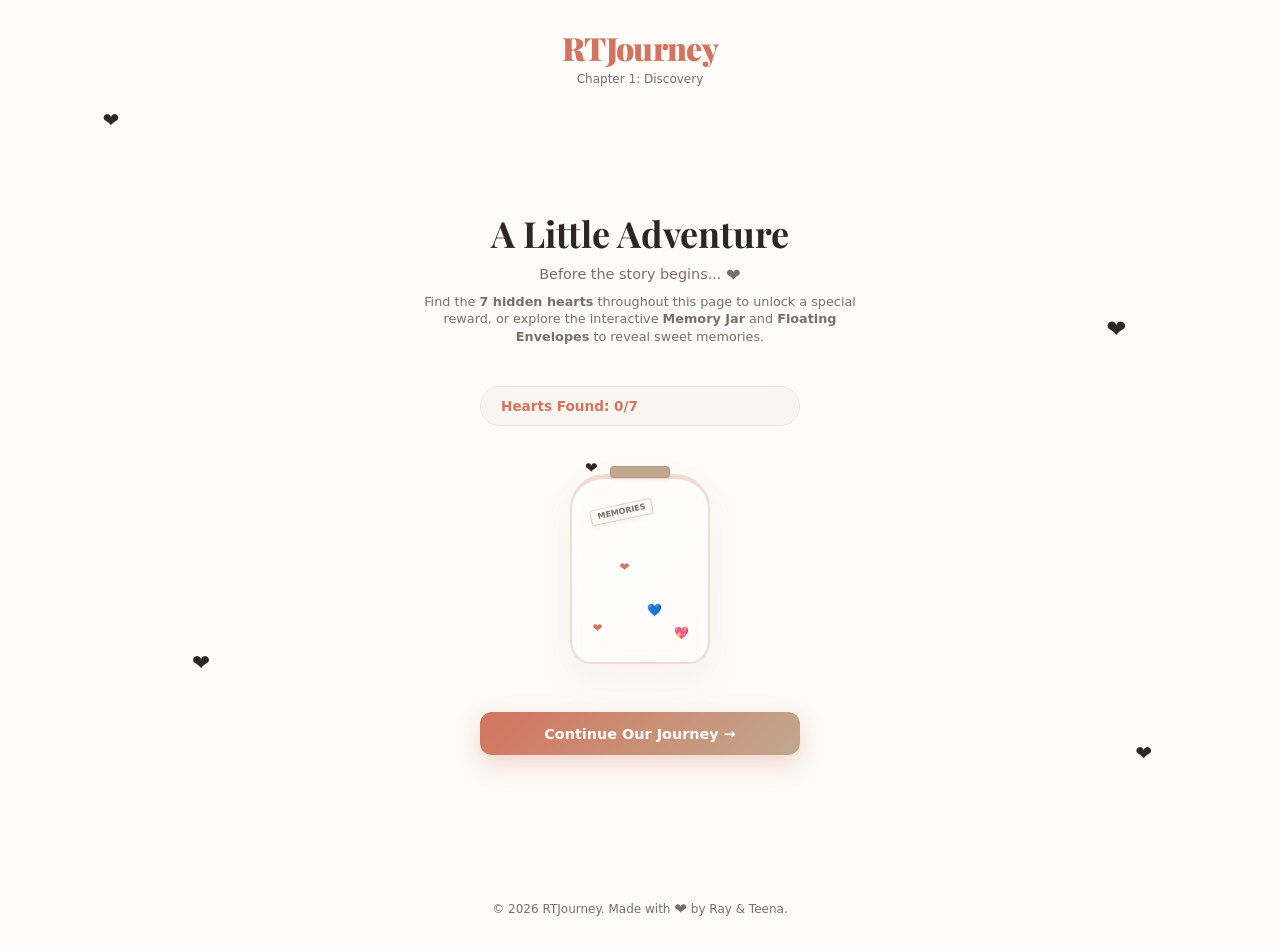
==== index.html @ 9b50cc60 "another test" ====
<!DOCTYPE html>
<html lang="en">
<head>
  <meta charset="UTF-8">
  <meta name="viewport" content="width=device-width, initial-scale=1.0">
  <title>RTJourney - Chapter 1: Discovery</title>
  <link rel="stylesheet" href="style.css">
</head>
<body style="overflow-x: hidden;">

  <!-- Page Transition Overlay -->
  <div id="transition-overlay" class="transition-overlay"></div>

  <!-- Interactive Notes Popup Modal (Scroll note) -->
  <div id="jar-scroll-note" class="jar-scroll-note">
    <h4 id="note-title">A Sweet Secret</h4>
    <p id="note-text">Note details...</p>
    <button id="note-close-btn">Close</button>
  </div>

  <!-- Hidden Hearts Spaced out across the screen -->
  <div id="heart-2" class="hidden-heart" style="top: 12%; left: 8%; font-size: 1.25rem;" title="Found me! 💖">❤️</div>
  <div id="heart-4" class="hidden-heart" style="top: 35%; right: 12%; font-size: 1.5rem;" title="Found me! 💖">❤️</div>
  <div id="heart-5" class="hidden-heart" style="bottom: 25%; left: 15%; font-size: 1.35rem;" title="Found me! 💖">❤️</div>
  <div id="heart-7" class="hidden-heart" style="bottom: 15%; right: 10%; font-size: 1.25rem;" title="Found me! 💖">❤️</div>

  <!-- Navigation Header (Simple styled header for landing) -->
  <header class="sticky-nav" style="background: transparent; border: none; height: 6rem;">
    <div class="nav-content max-w-6xl" style="padding-top: 1rem; justify-content: center;">
      <div class="nav-title-group" style="text-align: center;">
        <h1 style="color: var(--primary); text-shadow: none; font-size: 2rem;">RTJourney</h1>
        <p style="color: var(--muted-foreground); text-shadow: none;">Chapter 1: Discovery</p>
      </div>
    </div>
  </header>

  <!-- Spawner Container for floating envelopes -->
  <div id="envelope-spawner" style="position: absolute; inset: 0; pointer-events: none; z-index: 1;"></div>

  <main class="welcome-container max-w-6xl">
    <!-- Welcome info card -->
    <div class="welcome-title-group">
      <h2>A Little Adventure</h2>
      <p style="margin-bottom: 0.5rem;">Before the story begins... <span id="heart-1" class="hidden-heart" style="position: relative; display: inline-block; animation: none; font-size: 1.1rem; cursor: pointer; vertical-align: middle;" title="Found me! 💖">❤️</span></p>
      <p style="font-size: 0.8rem; max-width: 440px; margin: 0 auto; line-height: 1.4;">
        Find the <strong>7 hidden hearts</strong> throughout this page to unlock a special reward, or explore the interactive <strong>Memory Jar</strong> and <strong>Floating Envelopes</strong> to reveal sweet memories.
      </p>
    </div>

    <!-- Progress Tracker Panel -->
    <div class="progress-bar-container">
      <div id="progress-bar-fill" class="progress-bar-fill"></div>
      <span id="progress-text">Hearts Found: 0/7</span>
    </div>

    <!-- Interactive Memory Jar -->
    <div class="memory-jar-container" id="memory-jar-trigger" title="Click me for a sweet memory! 🍯">
      <!-- Hidden heart 3 placed behind jar collar -->
      <div id="heart-3" class="hidden-heart" style="top: -15px; left: 15px; font-size: 0.95rem; z-index: 6; animation-delay: 0.5s;" title="Found me! 💖">❤️</div>
      <div class="jar-lid"></div>
      <div class="jar-tag">MEMORIES</div>
      <div class="memory-jar">
        <div class="jar-heart" style="left: 15%; bottom: 15%; animation-delay: 0.2s;">❤️</div>
        <div class="jar-heart" style="left: 55%; bottom: 25%; animation-delay: 0.8s;">💙</div>
        <div class="jar-heart" style="left: 75%; bottom: 12%; animation-delay: 1.4s;">💖</div>
        <div class="jar-heart" style="left: 35%; bottom: 48%; animation-delay: 1.9s;">❤️</div>
      </div>
    </div>

    <!-- Unlocked Gate Reward Card (hidden by default) -->
    <div id="unlock-reward" class="love-banner" style="display: none; margin-top: 0.5rem; z-index: 10; width: 100%; max-width: 440px;">
      <div class="love-banner-card glow-hover" style="border: 2px solid var(--primary); background: #fffdf9; padding: 1.25rem;">
        <p class="quote text-gradient" style="font-size: 1.15rem; margin-bottom: 0.25rem;">🎉 Discovery Complete! 🔑</p>
        <p class="desc" style="font-size: 0.75rem; color: var(--muted-foreground); margin-bottom: 0.5rem; font-style: normal; line-height: 1.4;">
          You've discovered all 7 hearts! You've unlocked the keys to my heart. Let's move to the next chapter.
        </p>
      </div>
    </div>

    <!-- Continue Buttons -->
    <div style="z-index: 10; display: flex; flex-direction: column; align-items: center; width: 100%; max-width: 320px;">
      <a href="gateway.html" id="btn-continue-journey" class="btn-enter-story" style="text-decoration: none; display: block; text-align: center;">
        Continue Our Journey →
      </a>
    </div>
  </main>

  <footer style="text-align: center; padding: 2rem 0; font-size: 0.75rem; color: var(--muted-foreground); position: relative; z-index: 10;">
    <p>© 2026 RTJourney. Made with <span id="heart-6" class="hidden-heart" style="position: relative; display: inline-block; animation: none; font-size: 0.95rem; cursor: pointer; vertical-align: middle;" title="Found me! 💖">❤️</span> by Ray & Teena.</p>
  </footer>

  <script src="index.js"></script>
</body>
</html>
---- style.css ----
@import url('https://fonts.googleapis.com/css2?family=Outfit:wght@300;400;500;600;700&family=Playfair+Display:ital,wght@0,400;0,500;0,600;0,700;1,400;1,600&display=swap');

:root {
  --background: #fdfcf9;
  --foreground: #2d2624;
  --card: #ffffff;
  --card-foreground: #2d2624;
  --primary: #d4745f;
  --primary-light: #e8a898;
  --primary-rgb: 212, 116, 95;
  --accent: #c1a88d;
  --accent-light: #e5d5c8;
  --border: #f0e6e1;
  --muted-foreground: #7a6e6a;
  --shadow-sm: 0 2px 8px rgba(212, 116, 95, 0.04);
  --shadow-md: 0 10px 30px rgba(212, 116, 95, 0.06);
  --shadow-lg: 0 20px 40px rgba(212, 116, 95, 0.1);
  --radius: 1rem;
}

/* Base resets */
* {
  box-sizing: border-box;
  margin: 0;
  padding: 0;
}

html {
  font-family: 'Outfit', sans-serif;
  background-color: var(--background);
  color: var(--foreground);
  scroll-behavior: smooth;
}

body {
  min-height: 100vh;
  display: flex;
  flex-direction: column;
}

/* Typography utilities */
h1, h2, h3, .font-heading {
  font-family: 'Playfair Display', Georgia, serif;
}

.text-gradient {
  background: linear-gradient(135deg, var(--primary), var(--accent));
  -webkit-background-clip: text;
  -webkit-text-fill-color: transparent;
  background-clip: text;
}

/* Global helper classes */
.max-w-6xl {
  max-width: 1150px;
  margin: 0 auto;
  width: 100%;
}

.glow-hover {
  transition: all 0.3s ease;
}

.glow-hover:hover {
  box-shadow: 0 10px 30px rgba(var(--primary-rgb), 0.15);
  transform: translateY(-4px);
}

.heart-pulse {
  animation: heartPulse 1.5s ease-in-out infinite;
  display: inline-block;
}

@keyframes heartPulse {
  0%, 100% { transform: scale(1); }
  50% { transform: scale(1.15); }
}

/* Header Navbar Styles */
header.sticky-nav {
  position: sticky;
  top: 0;
  z-index: 50;
  border-bottom: 1px solid var(--border);
  overflow: hidden;
  height: 8rem;
  width: 100%;
  background-color: #000;
}

header.sticky-nav .nav-bg-wrapper {
  position: relative;
  width: 100%;
  height: 100%;
}

header.sticky-nav img.nav-bg-img {
  width: 100%;
  height: 100%;
  object-fit: cover;
  transition: all 0.3s ease;
  filter: brightness(0.75);
}

/* Dark overlay: fully clear by default, dims and blurs on hover */
header.sticky-nav .nav-overlay {
  position: absolute;
  inset: 0;
  background-color: rgba(0, 0, 0, 0.4);
  backdrop-filter: blur(2px);
  -webkit-backdrop-filter: blur(2px);
  transition: all 0.3s ease;
  z-index: 1;
}

header.sticky-nav .nav-content {
  position: absolute;
  inset: 0;
  z-index: 2;
  padding: 0 1.5rem;
  display: flex;
  align-items: center;
  justify-content: center;
}

header.sticky-nav .nav-title-group {
  position: absolute;
  left: 50%;
  transform: translateX(-50%);
  text-align: center;
}

header.sticky-nav .nav-title-group h1 {
  font-size: clamp(2.5rem, 5vw, 4rem);
  font-weight: 900;
  color: #ffffff;
  text-shadow: 0 3px 8px rgba(0,0,0,0.6);
  letter-spacing: -0.02em;
}

header.sticky-nav .nav-title-group p {
  font-size: 0.75rem;
  color: rgba(255, 255, 255, 0.9);
  text-shadow: 0 1px 2px rgba(0,0,0,0.5);
  margin-top: 0.2rem;
}

header.sticky-nav nav.nav-links {
  display: none;
  gap: 1.5rem;
}

header.sticky-nav nav.nav-links a {
  font-size: 0.8rem;
  font-weight: 500;
  color: #ffffff;
  text-shadow: 0 1px 2px rgba(0,0,0,0.5);
  text-decoration: none;
  transition: color 0.2s ease;
}

header.sticky-nav nav.nav-links a:hover {
  color: var(--primary-light);
}

header.sticky-nav .nav-heart {
  font-size: 1.25rem;
  cursor: pointer;
  transition: transform 0.2s ease;
  user-select: none;
  position: absolute;
  right: 1.5rem;
}

header.sticky-nav .nav-heart:hover {
  transform: scale(1.25);
}

/* Hero Section */
.hero-sec {
  position: relative;
  overflow: hidden;
  padding: 5rem 1.5rem;
}

.hero-bg-1 {
  position: absolute;
  top: 2.5rem;
  left: 2.5rem;
  width: 18rem;
  height: 18rem;
  background-color: rgba(212, 116, 95, 0.08);
  border-radius: 9999px;
  filter: blur(48px);
  pointer-events: none;
}

.hero-bg-2 {
  position: absolute;
  bottom: 2.5rem;
  right: 2.5rem;
  width: 24rem;
  height: 24rem;
  background-color: rgba(193, 168, 141, 0.08);
  border-radius: 9999px;
  filter: blur(64px);
  pointer-events: none;
}

.hero-grid {
  position: relative;
  display: grid;
  gap: 3rem;
  grid-template-columns: 1fr;
  align-items: center;
}

@media (min-width: 768px) {
  .hero-grid {
    grid-template-columns: 1fr 1fr;
  }
}

.hero-text-side {
  display: flex;
  flex-direction: column;
  gap: 1.5rem;
}

.hero-title-group h2 {
  font-size: 1.85rem;
  font-weight: 700;
  line-height: 1.15;
  margin-bottom: 0.75rem;
  white-space: nowrap;
  overflow-wrap: normal;
}

@media (min-width: 768px) {
  .hero-title-group h2 {
    font-size: 2.2rem;
  }
}

.hero-title-group p {
  font-size: 0.9rem;
  color: var(--muted-foreground);
}

.hero-cards-stack {
  display: flex;
  flex-direction: row;
  gap: 0.5rem;
  align-items: center;
  justify-content: center;
  background: linear-gradient(180deg, rgba(255,255,255,0.9), var(--card));
  border-radius: 9999px;
  padding: 0.6rem;
  width: max-content;
  height: auto;
  box-shadow: var(--shadow-lg);
  border: 1px solid var(--border);
  margin-top: 1rem;
  transition: transform 0.28s ease, box-shadow 0.28s ease;
}

.hero-cards-stack:hover {
  transform: translateY(-4px);
  box-shadow: 0 24px 42px rgba(212, 116, 95, 0.1);
}

/* Make two identical circular badges sit close together and allow wrapped text */
.hero-cards-stack .card-accent-border {
  width: 6.25rem;
  height: 6.25rem;
  padding: 0.6rem;
  border-radius: 50%;
  display: flex;
  flex-direction: column;
  align-items: center;
  justify-content: center;
  text-align: center;
  background: linear-gradient(180deg, rgba(255,255,255,0.6), rgba(245,240,238,0.6));
  border: 1px solid rgba(0,0,0,0.03);
  box-shadow: var(--shadow-sm);
  white-space: normal;
  overflow-wrap: break-word;
  word-break: break-word;
}

.hero-cards-stack .card-accent-border .card-bold {
  font-size: 0.95rem;
  line-height: 1.05;
}

.hero-cards-stack .card-accent-border .card-muted {
  font-size: 0.68rem;
  margin-top: 0.25rem;
}

@media (min-width: 768px) {
  .hero-cards-stack {
    gap: 0.6rem;
    padding: 0.75rem;
  }
  .hero-cards-stack .card-accent-border {
    width: 7rem;
    height: 7rem;
  }
}

.card-accent-border {
  background: var(--card);
  border: 1px solid var(--border);
  border-radius: var(--radius);
  padding: 1.25rem;
}

.card-accent-border p.card-bold {
  font-size: 0.9rem;
  font-weight: 600;
  margin-bottom: 0.25rem;
}

.card-accent-border p.card-muted {
  font-size: 0.75rem;
  color: var(--muted-foreground);
}

.hero-interactive-card {
  cursor: pointer;
  transition: all 0.3s ease;
}

.hero-interactive-card:hover {
  transform: scale(1.02);
}

.hero-interactive-card:active {
  transform: scale(0.98);
}

.hero-interactive-card .card-bold {
  font-size: 1.5rem !important;
}

.hero-img-side {
  position: relative;
  height: 20rem;
  min-height: 20rem;
  margin-top: 2.5rem;
}

@media (min-width: 768px) {
  .hero-img-side {
    height: 100%;
    min-height: 25rem;
    margin-top: 3rem;
  }
}

.hero-img-wrapper {
  position: absolute;
  inset: 0;
  border-radius: 50%;
  overflow: hidden;
  box-shadow: var(--shadow-md);
  transition: transform 0.45s ease;
}

@media (min-width: 768px) {
  .hero-img-wrapper {
    transform: translateX(8%);
  }
}

.hero-img-wrapper img {
  width: 100%;
  height: 100%;
  object-fit: cover;
  border-radius: 50%;
}

.hero-img-border {
  position: absolute;
  top: -0.9rem;
  left: -0.9rem;
  width: calc(100% + 1.8rem);
  height: calc(100% + 1.8rem);
  border: 2px solid var(--primary);
  border-radius: 50%;
  pointer-events: none;
  z-index: -1;
  transition: transform 0.45s ease;
}

@media (min-width: 768px) {
  .hero-img-border {
    transform: translateX(8%);
  }
}

/* Timeline Section */
.timeline-sec {
  padding: 5rem 1.5rem;
  background-color: rgba(212, 116, 95, 0.02);
}

.section-header {
  text-align: center;
  margin-bottom: 3.5rem;
}

.section-header h2 {
  font-size: 1.75rem;
  font-weight: 700;
  margin-bottom: 0.75rem;
}

@media (min-width: 768px) {
  .section-header h2 {
    font-size: 2.25rem;
  }
}

.section-header p {
  font-size: 0.9rem;
  color: var(--muted-foreground);
}

/* Desktop Timeline Layout */
.timeline-desktop {
  display: none;
  position: relative;
}

@media (min-width: 768px) {
  .timeline-desktop {
    display: block;
  }
}

.timeline-row {
  display: flex;
  margin-bottom: 3rem;
  position: relative;
}

.timeline-row.reverse {
  flex-direction: row-reverse;
}

.timeline-card-col {
  width: 50%;
  padding-right: 2rem;
  display: flex;
  align-items: center;
}

.timeline-row.reverse .timeline-card-col {
  padding-right: 0;
  padding-left: 2rem;
}

.timeline-card {
  background: var(--card);
  border: 1px solid var(--border);
  border-radius: var(--radius);
  padding: 1.5rem;
  width: 100%;
}

.timeline-card .icon {
  font-size: 1.5rem;
  margin-bottom: 0.5rem;
}

.day-badge {
  display: inline-block;
  background-color: rgba(212, 116, 95, 0.1);
  color: var(--primary);
  padding: 0.25rem 0.75rem;
  border-radius: 9999px;
  font-size: 0.75rem;
  font-weight: 600;
  margin-bottom: 0.5rem;
}

.timeline-card h3 {
  font-size: 1.15rem;
  font-weight: 700;
  margin-bottom: 0.25rem;
  font-style: italic;
}

.timeline-card .date {
  font-size: 0.75rem;
  color: var(--muted-foreground);
  margin-bottom: 0.5rem;
}

.timeline-card .desc {
  font-size: 0.8rem;
  line-height: 1.4;
  margin-bottom: 1rem;
}

.btn-proposal {
  width: 100%;
  background: linear-gradient(135deg, var(--primary), var(--accent));
  color: #ffffff;
  border: none;
  font-size: 0.75rem;
  font-weight: 600;
  padding: 0.6rem 1rem;
  border-radius: 0.5rem;
  cursor: pointer;
  transition: all 0.2s ease;
}

.btn-proposal:hover {
  box-shadow: 0 4px 12px rgba(var(--primary-rgb), 0.3);
  transform: scale(1.03);
}

.timeline-dot-col {
  width: 0;
  display: flex;
  justify-content: center;
  align-items: center;
  position: relative;
}

/* Timeline Emojis Connector segments */
.timeline-dot-col .connector-half {
  position: absolute;
  width: 1rem;
  display: flex;
  flex-direction: column;
  justify-content: space-around;
  align-items: center;
  pointer-events: none;
  z-index: 0;
}

.timeline-dot-col .connector-top {
  top: -24px;
  bottom: 20px;
}

.timeline-dot-col .connector-bottom {
  top: 20px;
  bottom: -24px;
}

.timeline-dot-col .connector-half span {
  font-size: 10px;
  opacity: 0.75;
  animation: heartPulse 1.5s ease-in-out infinite;
}

.timeline-dot-col .main-heart-dot {
  font-size: 1.5rem;
  z-index: 10;
  background-color: rgba(253, 252, 249, 0.95);
  padding: 0.25rem;
  border-radius: 9999px;
  border: 1px solid rgba(var(--primary-rgb), 0.15);
  user-select: none;
  box-shadow: var(--shadow-sm);
  display: flex;
  align-items: center;
  justify-content: center;
}

.timeline-space-col {
  width: 50%;
}

/* Mobile Timeline Layout */
.timeline-mobile {
  display: flex;
  flex-direction: column;
  gap: 1rem;
}

@media (min-width: 768px) {
  .timeline-mobile {
    display: none;
  }
}

.mobile-tabs {
  display: flex;
  gap: 0.5rem;
  overflow-x: auto;
  padding-bottom: 0.75rem;
  scrollbar-width: none;
}

.mobile-tabs::-webkit-scrollbar {
  display: none;
}

.mobile-tab-btn {
  flex-shrink: 0;
  background-color: var(--card);
  border: 1px solid var(--border);
  color: var(--foreground);
  padding: 0.5rem 1rem;
  border-radius: 0.5rem;
  font-size: 0.75rem;
  font-weight: 500;
  cursor: pointer;
  transition: all 0.2s ease;
}

.mobile-tab-btn.active {
  background-color: var(--primary);
  color: #ffffff;
  border-color: var(--primary);
}

/* Testimonials Section */
.testimonials-sec {
  padding: 5rem 1.5rem;
}

.testimonials-grid {
  display: none;
  grid-template-columns: repeat(auto-fit, minmax(20rem, 1fr));
  gap: 2rem;
  justify-items: center;
  align-items: start;
}

@media (min-width: 768px) {
  .testimonials-grid {
    display: grid;
  }
}

.testimonial-card {
  position: relative;
  border: 1px solid rgba(255,255,255,0.16);
  border-radius: 50%;
  padding: 2.25rem 2rem;
  display: flex;
  flex-direction: column;
  justify-content: center;
  align-items: center;
  text-align: center;
  overflow: hidden;
  width: min(28rem, 100%);
  min-height: 30rem;
  max-width: 28rem;
  margin: 0 auto;
  box-shadow: 0 28px 70px rgba(0, 0, 0, 0.12);
  backdrop-filter: blur(10px);
  background-clip: padding-box;
  gap: 1.25rem;
}

.testimonial-card > div {
  width: 100%;
  max-width: 22rem;
  margin: 0 auto;
  display: flex;
  flex-direction: column;
  align-items: center;
  justify-content: center;
  gap: 1rem;
}

.traits-group {
  justify-content: center;
}

.btn-secret {
  width: 100%;
  max-width: 15rem;
  margin: 1.75rem auto 0;
  display: block;
  background: linear-gradient(135deg, var(--primary), var(--accent));
  color: #ffffff;
  border: none;
  font-size: 0.85rem;
  font-weight: 600;
  padding: 0.85rem 1rem;
  border-radius: 1rem;
  cursor: pointer;
  transition: all 0.2s ease;
}

.bg-ray-gradient {
  background: radial-gradient(circle at top left, rgba(212, 116, 95, 0.24), rgba(212, 116, 95, 0.08) 40%, transparent 68%),
              radial-gradient(circle at bottom right, rgba(255, 255, 255, 0.3), transparent 54%),
              var(--card-background, rgba(255, 255, 255, 0.05));
}

.bg-teena-gradient {
  background: radial-gradient(circle at top right, rgba(193, 168, 141, 0.18), rgba(193, 168, 141, 0.08) 45%, transparent 72%),
              radial-gradient(circle at bottom left, rgba(255, 255, 255, 0.2), transparent 50%),
              var(--card-background, rgba(255, 255, 255, 0.05));
}

.testimonial-card .quote-mark {
  position: absolute;
  top: -0.75rem;
  right: 1rem;
  font-size: 2.5rem;
  opacity: 0.15;
  color: var(--primary);
  font-family: serif;
}

.testimonial-profile {
  margin-bottom: 1rem;
  text-align: center;
}

.testimonial-profile .testimonial-avatar {
  width: 6.5rem;
  height: 6.5rem;
  display: block;
  margin: 0 auto 0.75rem;
  border-radius: 9999px;
  object-fit: cover;
  border: 2px solid rgba(255,255,255,0.45);
  box-shadow: 0 18px 38px rgba(0, 0, 0, 0.14);
  transition: transform 0.3s ease, box-shadow 0.3s ease;
}

.testimonial-profile .testimonial-avatar:hover {
  transform: translateY(8px) scale(1.08);
  box-shadow: 0 22px 40px rgba(0, 0, 0, 0.2);
}

.testimonial-profile .emoji {
  font-size: 2rem;
  margin-bottom: 0.5rem;
}

.testimonial-profile h3 {
  font-size: 1.15rem;
  font-weight: 700;
  color: var(--foreground);
}

.testimonial-profile .nick {
  font-size: 0.75rem;
  color: var(--muted-foreground);
  margin-bottom: 0.15rem;
}

.testimonial-profile .loc {
  font-size: 0.75rem;
  color: var(--muted-foreground);
}

.testimonial-card blockquote {
  display: none;
}

.testimonial-card .hidden-quote {
  display: none;
}

.traits-group {
  display: flex;
  flex-wrap: wrap;
  gap: 0.5rem;
  margin-bottom: 1.25rem;
}

.trait-tag {
  background-color: var(--card);
  border: 1px solid var(--border);
  font-size: 0.7rem;
  font-weight: 500;
  padding: 0.25rem 0.65rem;
  border-radius: 9999px;
  cursor: default;
  transition: all 0.2s ease;
}

.trait-tag:hover {
  background-color: var(--primary);
  color: #ffffff;
  border-color: var(--primary);
}

.btn-secret {
  width: 100%;
  max-width: 14rem;
  margin: 0 auto;
  display: block;
  background: linear-gradient(135deg, var(--primary), var(--accent));
  color: #ffffff;
  border: none;
  font-size: 0.75rem;
  font-weight: 600;
  padding: 0.8rem 1rem;
  border-radius: 0.75rem;
  cursor: pointer;
  transition: all 0.2s ease;
}

.btn-secret:hover {
  box-shadow: 0 6px 16px rgba(var(--primary-rgb), 0.25);
  transform: translateY(2px) scale(1.02);
}

.btn-secret.btn-center {
  margin: 1rem auto 0;
}

.testimonial-card .decor-heart {
  position: relative;
  margin: 1rem auto 0;
  font-size: 1.5rem;
  opacity: 0.95;
}

/* Mobile Testimonials Layout */
.testimonials-mobile {
  display: block;
}

@media (min-width: 768px) {
  .testimonials-mobile {
    display: none;
  }
}

.mobile-carousel-indicator {
  display: flex;
  justify-content: center;
  gap: 0.5rem;
  margin-top: 1.5rem;
}

.carousel-dot {
  width: 0.5rem;
  height: 0.5rem;
  border-radius: 9999px;
  background-color: rgba(0, 0, 0, 0.1);
  border: none;
  cursor: pointer;
  transition: all 0.3s ease;
}

.carousel-dot.active {
  background-color: var(--primary);
  width: 1.5rem;
}

.love-banner {
  margin-top: 3.5rem;
  text-align: center;
}

.love-banner-card {
  background: var(--card);
  border: 1px solid var(--border);
  border-radius: var(--radius);
  padding: 1.75rem;
  max-width: 40rem;
  margin: 0 auto;
}

.love-banner-card p.quote {
  font-size: 1.1rem;
  font-weight: 700;
  margin-bottom: 0.75rem;
  line-height: 1.4;
}

.love-banner-card p.footer-note {
  font-size: 0.8rem;
  color: var(--muted-foreground);
}

/* Footer Section */
footer.site-footer {
  background-color: var(--card);
  border-top: 1px solid var(--border);
  padding: 3rem 1.5rem 2rem;
  margin-top: auto;
}

.footer-grid {
  display: grid;
  gap: 2.5rem;
  grid-template-columns: 1fr;
  margin-bottom: 2rem;
}

@media (min-width: 768px) {
  .footer-grid {
    grid-template-columns: repeat(3, 1fr);
  }
}

.footer-col {
  display: flex;
  flex-direction: column;
  gap: 0.75rem;
}

.footer-col .brand-title {
  font-size: 1.15rem;
  font-weight: 700;
  background: linear-gradient(135deg, var(--primary), var(--accent));
  -webkit-background-clip: text;
  -webkit-text-fill-color: transparent;
  background-clip: text;
  display: inline-block;
}

.footer-col h3 {
  font-size: 0.85rem;
  font-weight: 600;
  letter-spacing: 0.05em;
  text-transform: uppercase;
}

.footer-col p, .footer-col ul {
  font-size: 0.75rem;
  color: var(--muted-foreground);
  line-height: 1.5;
}

.footer-col ul {
  list-style-type: none;
  display: flex;
  flex-direction: column;
  gap: 0.35rem;
}

.footer-divider {
  border-top: 1px solid var(--border);
  margin-bottom: 1.5rem;
}

.footer-bottom {
  display: flex;
  flex-direction: column;
  gap: 1rem;
  font-size: 0.75rem;
  color: var(--muted-foreground);
  text-align: center;
}

@media (min-width: 768px) {
  .footer-bottom {
    flex-direction: row;
    justify-content: space-between;
    text-align: left;
  }
}

/* Balloon Celebration elements */
.balloon-wrapper {
  position: fixed;
  inset: 0;
  pointer-events: none;
  z-index: 9999;
  overflow: hidden;
  opacity: 0;
  transition: opacity 1s ease;
}

.balloon-wrapper.active {
  opacity: 1;
  pointer-events: auto;
}

/* Dark, warm overlay behind balloons to complement fonts/colors */
.balloon-wrapper::before {
  content: '';
  position: absolute;
  inset: 0;
  z-index: 0;
  /* Strong, nearly-opaque warm overlay so underlying page cannot be seen */
  background: radial-gradient(circle at 20% 10%, rgba(107,39,48,0.96), rgba(42,14,18,0.98));
}

.balloon-container { z-index: 1; position: relative; }
.balloon-text { z-index: 2; }

/* Make the anniversary message cover the entire viewport */
.balloon-text-box {
  width: 100%;
  height: 100vh; /* full viewport height */
  display: flex;
  align-items: center;
  justify-content: center;
  flex-direction: column;
  text-align: center;
  z-index: 3;
}

.balloon-text-box h2 {
  color: #fff;
  font-size: clamp(2.4rem, 5vw, 5rem);
  margin: 0 1rem 0.5rem;
  transform-origin: center center;
  animation: anniversaryEntrance 1s cubic-bezier(.2,.9,.3,1) both;
}

.balloon-text-box p {
  color: rgba(255,255,255,0.95);
  font-size: clamp(1.4rem, 2.4vw, 2.4rem);
  transform-origin: center center;
  animation: anniversaryEntrance 1s cubic-bezier(.2,.9,.3,1) both;
  animation-delay: 0.12s;
  font-weight: 600;
  margin: 0;
}

/* Background bubbles behind balloons for richer celebratory backdrop */
.bg-bubbles {
  position: absolute;
  inset: 0;
  z-index: 0;
  overflow: hidden;
  pointer-events: none;
}
.bg-bubble {
  position: absolute;
  border-radius: 50%;
  background: rgba(255,255,255,0.06);
  box-shadow: inset 0 2px 6px rgba(255,255,255,0.02);
  opacity: 0.6;
  animation: bubbleFloat 8s linear infinite;
}
@keyframes bubbleFloat {
  0% { transform: translateY(100vh) scale(0.6); opacity: 0; }
  10% { opacity: 0.6; }
  80% { opacity: 0.6; }
  100% { transform: translateY(-30vh) scale(1); opacity: 0; }
}

/* Anniversary text entrance animation */
@keyframes anniversaryEntrance {
  0% { transform: translateY(18px) scale(0.96); opacity: 0; }
  60% { transform: translateY(-6px) scale(1.02); opacity: 1; }
  100% { transform: translateY(0) scale(1); opacity: 1; }
}

/* Story page background: blend of sea blue, sunset, faded pink, light blue and teal */
body.story-page {
  background: linear-gradient(135deg, #2e8bc0 0%, #2e8bc0 22%, #f78056 40%, #f3b3c2 54%, #ffffff 72%, #eef6ff 88%, #2b9b9b 100%);
  min-height: 100vh;
  background-attachment: fixed;
}

/* When celebration is active, hide page chrome to avoid mixing with navbar */
/* Smoothly fade page chrome during celebration */
header, main, footer, .sticky-nav, .nav-content, .fab-celebrate, .modal-overlay {
  transition: opacity 0.9s ease;
}

body.celebration-active header,
body.celebration-active main,
body.celebration-active footer,
body.celebration-active .sticky-nav,
body.celebration-active .nav-content,
body.celebration-active .fab-celebrate,
body.celebration-active .modal-overlay {
  opacity: 0;
  pointer-events: none;
}

/* Ensure balloon overlay remains interactive and on top */
body.celebration-active .balloon-wrapper {
  pointer-events: auto;
}

.balloon-container {
  position: relative;
  width: 100%;
  height: 100%;
}

.balloon-text {
  position: absolute;
  inset: 0;
  display: flex;
  align-items: center;
  justify-content: center;
  animation: fadeIn 0.5s ease-out;
}

.balloon-text-box {
  text-align: center;
  padding: 1.5rem;
}

.balloon-text-box h2 {
  font-size: 2.5rem;
  font-weight: 700;
  color: var(--primary);
  margin-bottom: 0.75rem;
  animation: bounce 0.5s ease-in-out infinite alternate;
}

@media (min-width: 768px) {
  .balloon-text-box h2 {
    font-size: 3.5rem;
  }
}

.balloon-text-box p {
  font-size: 1.25rem;
  font-weight: 500;
}

.balloon-particle {
  position: absolute;
  animation: float-balloon 4s ease-in infinite;
}

@keyframes fadeIn {
  from { opacity: 0; }
  to { opacity: 1; }
}

@keyframes bounce {
  from { transform: translateY(0); }
  to { transform: translateY(-10px); }
}

@keyframes float-balloon {
  0% {
    bottom: -100px;
    opacity: 0;
  }
  10% {
    opacity: 1;
  }
  90% {
    opacity: 1;
  }
  100% {
    bottom: 100vh;
    opacity: 0;
    transform: translateX(100px);
  }
}

/* Navbar balloons */
.navbar-balloons {
  position: absolute;
  top: 0;
  left: 0;
  right: 0;
  height: 100%;
  pointer-events: none;
  z-index: 60;
  overflow: visible;
}
.navbar-balloon {
  position: absolute;
  border-radius: 50%;
  box-shadow: 0 8px 18px rgba(0,0,0,0.12);
  opacity: 0.95;
  transform-origin: center bottom;
  animation: navFloat 6s ease-in-out infinite;
}
@keyframes navFloat {
  0% { transform: translateY(0) translateX(0) rotate(0deg); }
  25% { transform: translateY(-8px) translateX(6px) rotate(4deg); }
  50% { transform: translateY(-14px) translateX(-6px) rotate(-3deg); }
  75% { transform: translateY(-8px) translateX(6px) rotate(2deg); }
  100% { transform: translateY(0) translateX(0) rotate(0deg); }
}

/* Longer, slower variation */
.navbar-balloon.slow { animation-duration: 9s; }
.navbar-balloon.fast { animation-duration: 5s; }


.fab-celebrate {
  position: fixed;
  bottom: 1.5rem;
  right: 1.5rem;
  z-index: 40;
  display: flex;
  align-items: center;
  gap: 0.5rem;
  background-color: rgba(255, 255, 255, 0.9);
  backdrop-filter: blur(8px);
  -webkit-backdrop-filter: blur(8px);
  border: 1px solid var(--border);
  box-shadow: var(--shadow-lg);
  padding: 0.65rem 1.25rem;
  border-radius: 9999px;
  font-size: 0.75rem;
  font-weight: 600;
  color: var(--primary);
  cursor: pointer;
  transition: all 0.3s ease;
  border: none;
}

.fab-celebrate:hover {
  transform: scale(1.05);
  box-shadow: 0 15px 35px rgba(212, 116, 95, 0.15);
}

.fab-celebrate:active {
  transform: scale(0.95);
}

.fab-celebrate span.balloon {
  animation: bounce 0.6s ease-in-out infinite alternate;
  display: inline-block;
}

/* Modals Overlay (View Proposal & Secrets Modal) */
.modal-overlay {
  position: fixed;
  inset: 0;
  z-index: 100;
  display: flex;
  align-items: center;
  justify-content: center;
  background-color: rgba(0, 0, 0, 0.5);
  backdrop-filter: blur(4px);
  -webkit-backdrop-filter: blur(4px);
  padding: 1rem;
  animation: fadeIn 0.3s ease-out;
}

.modal-box {
  background: var(--card);
  border-radius: var(--radius);
  box-shadow: var(--shadow-lg);
  max-width: 28rem;
  width: 100%;
  overflow: hidden;
  animation: slideUp 0.3s cubic-bezier(0.16, 1, 0.3, 1);
  display: flex;
  flex-direction: column;
}

@keyframes slideUp {
  from { transform: translateY(15px); opacity: 0; }
  to { transform: translateY(0); opacity: 1; }
}

.modal-img-area {
  position: relative;
  width: 100%;
  height: 15rem;
}

.modal-img-area img {
  width: 100%;
  height: 100%;
  object-fit: cover;
}

.modal-body {
  padding: 1.5rem;
  text-align: center;
}

.modal-body h3 {
  font-size: 1.35rem;
  font-weight: 700;
  margin-bottom: 0.5rem;
}

.modal-body p.modal-subtitle {
  font-size: 0.75rem;
  color: var(--muted-foreground);
  margin-bottom: 1rem;
}

.modal-body p.modal-desc {
  font-size: 0.9rem;
  line-height: 1.5;
  font-style: italic;
  margin-bottom: 1.5rem;
}

.btn-modal-close {
  width: 100%;
  background-color: var(--primary);
  color: #ffffff;
  border: none;
  font-size: 0.8rem;
  font-weight: 600;
  padding: 0.7rem;
  border-radius: 0.5rem;
  cursor: pointer;
  transition: background-color 0.2s ease;
}

.btn-modal-close:hover {
  background-color: rgba(var(--primary-rgb), 0.9);
}

.balloon-dismiss-btn {
  position: fixed;
  inset: 0;
  background: transparent;
  border: none;
  cursor: default;
  z-index: 5;
  pointer-events: auto;
}

/* --- Multi-page Chapter Redesign Additions --- */

/* Page transition overlays */
.transition-overlay {
  position: fixed;
  inset: 0;
  background-color: var(--background);
  z-index: 10000;
  opacity: 1;
  pointer-events: auto;
  transition: opacity 0.5s ease;
}
.transition-overlay.fade-out-trigger {
  opacity: 1;
  pointer-events: auto;
}
.transition-overlay.inactive {
  opacity: 0;
  pointer-events: none;
}

/* Chapter 1: Welcome experience elements */
.welcome-container {
  display: flex;
  flex-direction: column;
  align-items: center;
  justify-content: center;
  min-height: calc(100vh - 8rem);
  padding: 2rem 1.5rem;
  position: relative;
  overflow: hidden;
}

.welcome-title-group {
  text-align: center;
  margin-bottom: 2.5rem;
  z-index: 10;
}

.welcome-title-group h2 {
  font-family: 'Playfair Display', Georgia, serif;
  font-size: 2.25rem;
  font-weight: 700;
  margin-bottom: 0.5rem;
  color: var(--foreground);
}

.welcome-title-group p {
  color: var(--muted-foreground);
  font-size: 0.9rem;
}

/* Treasure Hunt styles */
.progress-bar-container {
  width: 100%;
  max-width: 320px;
  background-color: rgba(212, 116, 95, 0.05);
  border: 1px solid var(--border);
  height: 2.5rem;

/* Floating CTA that navigates to the next chapters page */
.floating-cta {
  position: fixed;
  left: 50%;
  transform: translateX(-50%);
  bottom: 1.25rem;
  z-index: 60;
  background: linear-gradient(90deg, rgba(217,75,75,0.95), rgba(74,99,255,0.95));
  color: #fff;
  padding: 0.9rem 1.25rem;
  border-radius: 9999px;
  box-shadow: 0 12px 30px rgba(0,0,0,0.18);
  font-weight: 600;
  font-size: 0.95rem;
  text-decoration: none;
  display: inline-block;
  text-align: center;
  transition: transform 0.25s ease, box-shadow 0.25s ease, opacity 0.2s ease;
}
.floating-cta:hover { transform: translateX(-50%) translateY(-6px) scale(1.02); box-shadow: 0 18px 40px rgba(0,0,0,0.22); }
.floating-cta:active { transform: translateX(-50%) scale(0.98); }

/* Next page content styles */
.next-main {
  min-height: calc(100vh - 8rem);
  padding: 4rem 1.5rem;
  display: flex;
  align-items: flex-start;
  justify-content: center;
  gap: 2rem;
}
.next-card {
  background: rgba(255,255,255,0.92);
  border: 1px solid rgba(0,0,0,0.04);
  border-radius: 1rem;
  padding: 2rem;
  max-width: 60rem;
  width: 100%;
  box-shadow: var(--shadow-md);
}
.next-section-header {
  text-align: center;
  margin-bottom: 1rem;
}
.next-section-header h2 { font-size: 2rem; color: #111; }
.next-section-header p { color: rgba(0,0,0,0.6); }
.next-columns { display: grid; grid-template-columns: 1fr; gap: 1.5rem; }
@media (min-width: 768px) { .next-columns { grid-template-columns: 1fr 1fr; } }
.next-section { background: transparent; padding: 1rem; border-radius: 0.75rem; }
.next-section h3 { margin-bottom: 0.5rem; font-size: 1.25rem; }
.next-section p { color: var(--muted-foreground); line-height: 1.5; }

/* Interactive CTA Section on story page */
.next-cta-section {
  display: flex;
  justify-content: center;
  align-items: center;
  padding: 2rem 1rem;
}
.next-cta-section { pointer-events: auto; }

/* Small CTA link used under the love-banner */
.small-cta {
  display: inline-block;
  font-size: 0.95rem;
  font-weight: 700;
  color: var(--primary);
  text-decoration: none;
  padding: 0.4rem 0.8rem;
  border-radius: 9999px;
  border: 1px solid rgba(0,0,0,0.04);
  background: rgba(255,255,255,0.06);
  transition: transform 0.18s ease, box-shadow 0.18s ease, background-color 0.18s ease;
}
.small-cta:hover { transform: translateY(-2px); box-shadow: 0 8px 20px rgba(0,0,0,0.12); background: rgba(217,75,75,0.06); }
.next-cta-bar {
  display: block;
  width: 100%;
  max-width: 1100px;
  background: linear-gradient(90deg, rgba(217,75,75,0.95), rgba(74,99,255,0.95));
  color: #fff;
  padding: 1.25rem 2rem;
  border-radius: 12px;
  text-decoration: none;
  box-shadow: 0 12px 32px rgba(0,0,0,0.18);
  transition: transform 0.25s ease, box-shadow 0.25s ease, background-position 0.4s ease;
  background-size: 200% 100%;
  background-position: left center;
  border: 2px solid rgba(255,255,255,0.12);
  position: relative;
  overflow: hidden;
}
.next-cta-bar:focus { outline: 3px solid rgba(255,255,255,0.2); }
.next-cta-bar .cta-content { display:flex; flex-direction:row; gap:1rem; align-items:center; justify-content:center; }
.next-cta-bar strong { font-size: 1.05rem; }
.next-cta-bar .cta-sub { display:block; font-weight:500; opacity:0.95; }
.next-cta-bar:hover { transform: translateY(-6px); box-shadow: 0 22px 50px rgba(0,0,0,0.28); background-position: right center; }
.next-cta-bar:active { transform: translateY(-2px) scale(0.995); }

/* subtle interactive border glow */
.next-cta-bar::after {
  content: '';
  position: absolute;
  inset: -4px;
  border-radius: 14px;
  pointer-events: none;
  box-shadow: 0 0 0 0 rgba(255,255,255,0.06);
  transition: box-shadow 0.28s ease;
}
.next-cta-bar:hover::after { box-shadow: 0 8px 40px rgba(255,255,255,0.06); }


  border-radius: 9999px;
  margin-bottom: 3rem;
  display: flex;
  align-items: center;
  justify-content: space-between;
  padding: 0 1.25rem;
  position: relative;
  z-index: 10;
}

.progress-bar-container span {
  font-size: 0.85rem;
  font-weight: 600;
  color: var(--primary);
  z-index: 2;
}

.progress-bar-fill {
  position: absolute;
  left: 0;
  top: 0;
  bottom: 0;
  background: linear-gradient(135deg, var(--primary-light), var(--primary));
  border-radius: 9999px;
  width: 0%;
  transition: width 0.4s cubic-bezier(0.4, 0, 0.2, 1);
  z-index: 1;
  opacity: 0.25;
}

.hidden-heart {
  position: absolute;
  font-size: 1.5rem;
  cursor: pointer;
  z-index: 20;
  transition: all 0.3s ease;
  user-select: none;
  animation: heartPulse 1.8s ease-in-out infinite alternate;
  display: flex;
  align-items: center;
  justify-content: center;
}

.hidden-heart:hover {
  transform: scale(1.3);
}

.hidden-heart.found {
  opacity: 0;
  transform: scale(2.5);
  pointer-events: none;
}

/* Memory Jar layout */
.memory-jar-container {
  position: relative;
  width: 140px;
  height: 190px;
  margin-bottom: 3rem;
  z-index: 10;
  user-select: none;
}

.memory-jar {
  width: 100%;
  height: 100%;
  border: 2px solid rgba(212, 116, 95, 0.25);
  border-top-width: 5px;
  border-radius: 25% 25% 15% 15% / 18% 18% 12% 12%;
  background: linear-gradient(135deg, rgba(255,255,255,0.45), rgba(255,255,255,0.1));
  backdrop-filter: blur(8px);
  -webkit-backdrop-filter: blur(8px);
  box-shadow: 0 15px 35px rgba(212, 116, 95, 0.08), inset 0 5px 15px rgba(255,255,255,0.6);
  position: relative;
  overflow: hidden;
  transition: transform 0.2s ease;
}

.memory-jar-container:hover .memory-jar {
  transform: scale(1.03) rotate(1deg);
}

.memory-jar-container:active .memory-jar {
  transform: scale(0.97);
}

.jar-lid {
  position: absolute;
  top: -8px;
  left: 50%;
  transform: translateX(-50%);
  width: 60px;
  height: 12px;
  background-color: var(--accent);
  border-radius: 4px;
  border: 1px solid rgba(0,0,0,0.08);
  box-shadow: 0 2px 4px rgba(0,0,0,0.05);
  z-index: 5;
}

.jar-tag {
  position: absolute;
  top: 30px;
  left: 20px;
  background-color: #fdfaf6;
  border: 1px solid #e3d3c1;
  border-radius: 3px;
  padding: 0.15rem 0.4rem;
  font-size: 8px;
  font-weight: 600;
  color: var(--muted-foreground);
  transform: rotate(-12deg);
  box-shadow: 0 2px 5px rgba(0,0,0,0.05);
  z-index: 4;
  pointer-events: none;
}

.jar-heart {
  position: absolute;
  font-size: 12px;
  color: var(--primary);
  animation: floatUp 3s ease-in-out infinite alternate;
  pointer-events: none;
}

/* Floating scrolls / notes */
.jar-scroll-note {
  position: fixed;
  left: 50%;
  top: 50%;
  transform: translate(-50%, -50%) scale(0);
  background: #fffdf9;
  border: 1px solid #f2e7db;
  border-left: 8px solid var(--primary);
  border-radius: 0.5rem;
  box-shadow: var(--shadow-lg);
  padding: 1.75rem;
  max-width: 320px;
  width: 90%;
  z-index: 500;
  opacity: 0;
  transition: all 0.4s cubic-bezier(0.175, 0.885, 0.32, 1.275);
  text-align: center;
}

.jar-scroll-note.active {
  transform: translate(-50%, -50%) scale(1);
  opacity: 1;
}

.jar-scroll-note h4 {
  font-family: 'Playfair Display', Georgia, serif;
  font-size: 1.25rem;
  margin-bottom: 0.75rem;
  color: var(--primary);
}

.jar-scroll-note p {
  font-size: 0.85rem;
  font-style: italic;
  line-height: 1.5;
  margin-bottom: 1.25rem;
}

.jar-scroll-note button {
  background: var(--primary);
  color: white;
  border: none;
  font-size: 0.75rem;
  font-weight: 600;
  padding: 0.5rem 1.25rem;
  border-radius: 0.25rem;
  cursor: pointer;
  transition: background 0.2s ease;
}

.jar-scroll-note button:hover {
  background: rgba(var(--primary-rgb), 0.9);
}

/* Floating Love Notes envelopes */
.floating-envelope {
  position: absolute;
  font-size: 1.5rem;
  cursor: pointer;
  z-index: 15;
  user-select: none;
  animation: floatEnvelope 8s linear infinite;
  transition: transform 0.2s ease, opacity 0.3s ease;
}

.floating-envelope:hover {
  transform: scale(1.2) rotate(10deg);
}

@keyframes floatEnvelope {
  0% {
    transform: translateY(110vh) rotate(0deg);
    opacity: 0;
  }
  10% {
    opacity: 1;
  }
  90% {
    opacity: 1;
  }
  100% {
    transform: translateY(-20vh) rotate(360deg);
    opacity: 0;
  }
}

/* Page 2: Audio Gateway Custom Player styling */
.gateway-container {
  display: flex;
  flex-direction: column;
  align-items: center;
  justify-content: center;
  min-height: 100vh;
  padding: 3rem 1.5rem;
  /* Warmer, richer gradient inspired by the provided image */
  background: radial-gradient(circle at 20% 10%, #6b2730 0%, #4a1a22 30%, #2b0c10 70%);
  color: #fdfcf9;
  position: relative;
  overflow: hidden;
}

.gateway-card {
  background: rgba(255, 255, 255, 0.045);
  backdrop-filter: blur(18px);
  -webkit-backdrop-filter: blur(18px);
  border: 1.5px solid rgba(255, 255, 255, 0.12);
  border-radius: 2rem;
  padding: 3rem 2.5rem;
  width: 100%;
  max-width: 640px;
  box-shadow: 0 40px 80px rgba(0, 0, 0, 0.55);
  display: flex;
  flex-direction: column;
  align-items: center;
  text-align: center;
  z-index: 10;
}

.gateway-card h1 {
  font-family: 'Playfair Display', Georgia, serif;
  font-size: clamp(2.4rem, 4.5vw, 4rem);
  margin-bottom: 0.6rem;
  color: #fff;
  font-weight: 700;
  white-space: nowrap; /* keep on a single line */
}

.gateway-card .gateway-label {
  font-size: 0.75rem;
  letter-spacing: 0.35em;
  text-transform: uppercase;
  color: rgba(255, 255, 255, 0.55);
  margin-bottom: 1rem;
}

.gateway-card .gateway-subtitle {
  font-size: 1rem;
  color: rgba(255, 255, 255, 0.78);
  margin-bottom: 2.25rem;
  letter-spacing: 0.01em;
}

.gateway-card h2 {
  font-family: 'Playfair Display', Georgia, serif;
  font-size: 2rem;
  margin-bottom: 0.5rem;
  color: #fff;
  font-weight: 700;
}

.gateway-card p.theme-desc {
  font-size: 0.85rem;
  color: rgba(255, 255, 255, 0.6);
  margin-bottom: 2rem;
  letter-spacing: 0.05em;
  text-transform: uppercase;
}

.gateway-card .audio-player {
  width: 100%;
  background: rgba(255, 255, 255, 0.04);
  border: 1.25px solid rgba(255, 255, 255, 0.08);
  border-radius: 1.25rem;
  padding: 1.75rem;
  margin-bottom: 2.5rem;
  display: flex;
  flex-direction: column;
  align-items: center;
}
}

.player-header {
  width: 100%;
  display: flex;
  align-items: center;
  justify-content: flex-start;
}

.player-title {
  font-size: 0.95rem;
  font-weight: 700;
  color: #fff;
}

.audio-player audio {
  width: 100%;
  border-radius: 1rem;
  background: rgba(255, 255, 255, 0.03);
}

.audio-caption {
  width: 100%;
  font-size: 0.82rem;
  color: rgba(255, 255, 255, 0.75);
  background: rgba(255, 255, 255, 0.04);
  border-radius: 1rem;
  padding: 1rem 1.1rem;
  line-height: 1.5;
  text-align: left;
}

/* Waveform anim */
.waveform {
  display: flex;
  align-items: center;
  justify-content: center;
  gap: 5px;
  height: 48px;
  margin-bottom: 1.5rem;
  width: 100%;
}

.wave-bar {
  width: 4px;
  height: 100%;
  background-color: var(--primary);
  border-radius: 4px;
  transform: scaleY(0.15);
  transform-origin: center;
  transition: transform 0.15s ease, background-color 0.3s ease;
}

.wave-bar.playing {
  animation: waveBarPulse 1.2s ease-in-out infinite alternate;
}

@keyframes waveBarPulse {
  0% { transform: scaleY(0.15); }
  100% { transform: scaleY(1); }
}

.player-controls {
  display: flex;
  align-items: center;
  justify-content: center;
  gap: 1.5rem;
  width: 100%;
  margin-bottom: 1rem;
}

.btn-play-pause {
  background: var(--primary);
  border: none;
  width: 48px;
  height: 48px;
  border-radius: 50%;
  display: flex;
  align-items: center;
  justify-content: center;
  cursor: pointer;
  color: white;
  transition: all 0.2s ease;
  box-shadow: 0 4px 15px rgba(212, 116, 95, 0.3);
}

.btn-play-pause:hover {
  transform: scale(1.06);
  background-color: var(--primary-light);
}

.btn-play-pause svg {
  fill: currentColor;
}

.player-track-info {
  text-align: center;
}

.player-track-title {
  font-size: 0.95rem;
  font-weight: 600;
  margin-bottom: 0.2rem;
}

.player-track-time {
  font-size: 0.75rem;
  color: rgba(255, 255, 255, 0.5);
  font-family: monospace;
}

/* Seek slider */
.player-progress-container {
  width: 100%;
  height: 4px;
  background-color: rgba(255, 255, 255, 0.1);
  border-radius: 2px;
  position: relative;
  cursor: pointer;
  margin-top: 1rem;
}

.player-progress-bar {
  position: absolute;
  left: 0;
  top: 0;
  bottom: 0;
  background-color: var(--primary);
  width: 0%;
  border-radius: 2px;
  transition: width 0.1s linear;
}

.btn-enter-story {
  width: 100%;
  background: linear-gradient(135deg, var(--primary), var(--accent));
  color: white;
  border: none;
  font-size: 0.9rem;
  font-weight: 600;
  padding: 0.85rem 1.5rem;
  border-radius: 0.75rem;
  cursor: pointer;
  box-shadow: 0 8px 24px rgba(212, 116, 95, 0.3);
  transition: all 0.3s ease;
}

.btn-enter-story:hover {
  transform: scale(1.03);
  box-shadow: 0 12px 30px rgba(212, 116, 95, 0.4);
}

.btn-enter-story:active {
  transform: scale(0.97);
}

.btn-skip-gateway {
  background: transparent;
  border: none;
  color: rgba(255, 255, 255, 0.4);
  font-size: 0.75rem;
  font-weight: 500;
  cursor: pointer;
  transition: color 0.2s ease;
  margin-top: 1rem;
  text-decoration: underline;
}

.btn-skip-gateway:hover {
  color: rgba(255, 255, 255, 0.8);
}

/* Custom play button for gateway audio */
.play-btn {
  display: inline-flex;
  align-items: center;
  gap: 0.6rem;
  background: linear-gradient(135deg, var(--primary), var(--accent));
  color: #fff;
  border: none;
  padding: 0.75rem 1.25rem;
  border-radius: 999px;
  cursor: pointer;
  font-weight: 600;
  box-shadow: 0 8px 24px rgba(0, 0, 0, 0.35);
}

.play-btn .play-icon {
  font-size: 1.05rem;
  line-height: 1;
}

.play-btn.playing {
  transform: translateY(-1px);
  box-shadow: 0 12px 30px rgba(212, 116, 95, 0.45);
}

/* Progress and volume controls */
.progress-container {
  width: 100%;
  margin-top: 0.5rem;
}
.progress-bar {
  width: 100%;
  height: 8px;
  background: rgba(255,255,255,0.08);
  border-radius: 999px;
  position: relative;
  cursor: pointer;
  overflow: hidden;
}
.progress-fill {
  position: absolute;
  left: 0;
  top: 0;
  bottom: 0;
  width: 0%;
  background: linear-gradient(90deg, var(--primary), var(--accent));
  border-radius: 999px;
  transition: width 0.1s linear;
}
.time-row {
  display: flex;
  justify-content: space-between;
  width: 100%;
  font-family: monospace;
  font-size: 0.78rem;
  color: rgba(255,255,255,0.65);
  margin-top: 0.45rem;
}
.controls-row {
  display: flex;
  align-items: center;
  gap: 1rem;
  width: 100%;
}
.volume-slider {
  -webkit-appearance: none;
  appearance: none;
  width: 120px;
  height: 6px;
  background: rgba(255,255,255,0.08);
  border-radius: 999px;
  outline: none;
}
.volume-slider::-webkit-slider-thumb {
  -webkit-appearance: none;
  appearance: none;
  width: 14px;
  height: 14px;
  border-radius: 50%;
  background: var(--primary);
  box-shadow: 0 2px 6px rgba(0,0,0,0.3);
}
.volume-label {
  font-size: 0.82rem;
  color: rgba(255,255,255,0.75);
}

/* Typography overrides - stylish fonts */
:root {
  --font-sans: 'Montserrat', system-ui, -apple-system, 'Segoe UI', Roboto, 'Helvetica Neue', Arial;
  --font-serif: 'Playfair Display', Georgia, 'Times New Roman', serif;
}

body {
  font-family: var(--font-sans);
  -webkit-font-smoothing: antialiased;
  -moz-osx-font-smoothing: grayscale;
}

.gateway-card h1 {
  font-family: var(--font-serif);
  font-weight: 700;
  letter-spacing: -0.02em;
  text-shadow: 0 2px 8px rgba(0,0,0,0.45);
}

.gateway-card .gateway-label {
  font-family: var(--font-sans);
  letter-spacing: 0.45em;
  font-weight: 600;
}

.gateway-card .gateway-subtitle {
  font-family: var(--font-sans);
  font-weight: 300;
}

.player-title {
  font-family: var(--font-sans);
  font-weight: 600;
}

/* Chapter 4: Future Timeline Styling ("Our Next Chapters") */
.timeline-dot-col .future-line-dot {
  background-color: #ffffff;
  border: 2px dashed var(--accent);
  color: var(--accent);
  font-size: 1.15rem;
  padding: 0.3rem;
}

.timeline-dot-col .connector-future span {
  color: var(--accent);
  opacity: 0.6;
}

/* Chapter 5: Final Love Letter Overlay */
.dark-love-letter-overlay {
  position: fixed;
  inset: 0;
  background-color: #080606;
  z-index: 1000;
  display: flex;
  flex-direction: column;
  align-items: center;
  justify-content: center;
  opacity: 0;
  pointer-events: none;
  transition: opacity 1.5s cubic-bezier(0.25, 1, 0.5, 1);
  overflow: hidden;
  padding: 2rem;
}

.dark-love-letter-overlay.active {
  opacity: 1;
  pointer-events: auto;
}

.star-particle {
  position: absolute;
  width: 2px;
  height: 2px;
  background-color: #ffffff;
  border-radius: 50%;
  pointer-events: none;
}

@keyframes twinkle {
  0% { opacity: 0.1; }
  100% { opacity: 1; }
}

.love-letter-content {
  text-align: center;
  max-width: 600px;
  display: flex;
  flex-direction: column;
  align-items: center;
  gap: 1.5rem;
  z-index: 20;
}

.love-letter-text {
  font-family: 'Playfair Display', Georgia, serif;
  font-size: 1.35rem;
  color: rgba(253, 252, 249, 0);
  line-height: 1.6;
  text-shadow: 0 0 10px rgba(255, 255, 255, 0.1);
  transition: color 1.2s ease, text-shadow 1.2s ease;
}

@media (min-width: 768px) {
  .love-letter-text {
    font-size: 1.85rem;
  }
}

.love-letter-text.revealed {
  color: rgba(253, 252, 249, 0.95);
  text-shadow: 0 0 15px rgba(255, 255, 255, 0.4);
}

.love-letter-text.emphasis {
  font-size: 1.6rem;
  font-weight: 700;
  color: rgba(212, 116, 95, 0);
  margin-top: 1rem;
}

@media (min-width: 768px) {
  .love-letter-text.emphasis {
    font-size: 2.25rem;
  }
}

.love-letter-text.emphasis.revealed {
  color: var(--primary);
  text-shadow: 0 0 15px rgba(212, 116, 95, 0.4);
}

.btn-letter-close {
  background: transparent;
  border: 1px solid rgba(255, 255, 255, 0.25);
  color: rgba(255, 255, 255, 0.6);
  padding: 0.5rem 1.5rem;
  border-radius: 9999px;
  font-size: 0.75rem;
  font-weight: 500;
  cursor: pointer;
  transition: all 0.3s ease;
  margin-top: 2rem;
  opacity: 0;
  transform: translateY(10px);
  pointer-events: none;
}

.btn-letter-close.visible {
  opacity: 1;
  transform: translateY(0);
  pointer-events: auto;
}

.btn-letter-close:hover {
  border-color: rgba(255, 255, 255, 0.6);
  color: #fff;
  background-color: rgba(255,255,255,0.05);
}

/* Trigger Banner style */
.one-last-thing-banner {
  width: 100%;
  padding: 4rem 1.5rem;
  background-color: var(--card);
  text-align: center;
  border-top: 1px solid var(--border);
  cursor: pointer;
}

.one-last-thing-banner h4 {
  font-family: 'Playfair Display', Georgia, serif;
  font-size: 1.5rem;
  font-weight: 700;
  margin-bottom: 0.5rem;
  color: var(--foreground);
}

.one-last-thing-banner p {
  font-size: 0.8rem;
  color: var(--muted-foreground);
}
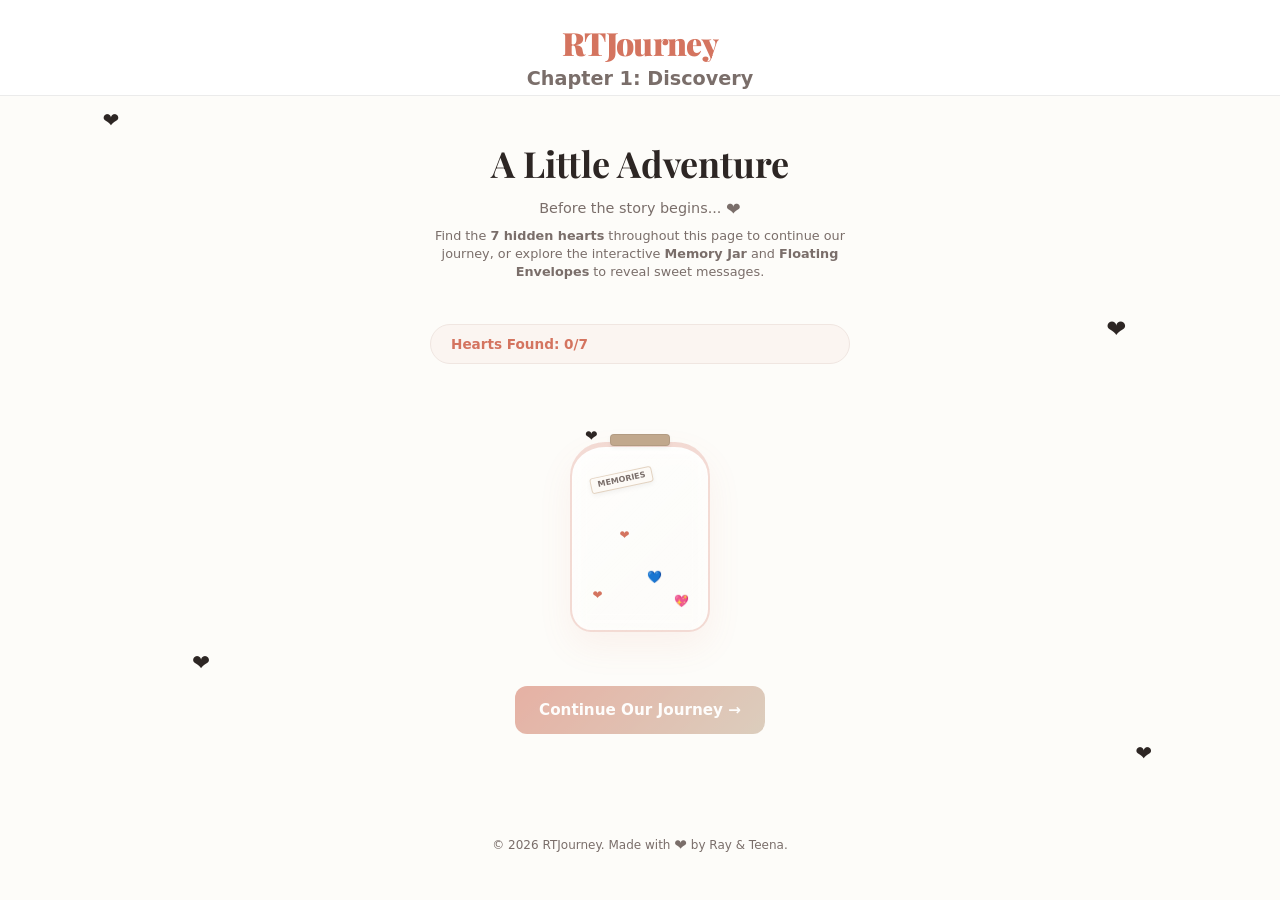
==== commit 9028d5df: "another test" ====
--- a/index.html
+++ b/index.html
@@ -3,7 +3,7 @@
 <head>
   <meta charset="UTF-8">
   <meta name="viewport" content="width=device-width, initial-scale=1.0">
-  <title>RTJourney - Chapter 1: Discovery</title>
+  <title>TheRTJourney</title>
   <link rel="stylesheet" href="style.css">
 </head>
 <body style="overflow-x: hidden;">
@@ -25,7 +25,7 @@
   <div id="heart-7" class="hidden-heart" style="bottom: 15%; right: 10%; font-size: 1.25rem;" title="Found me! 💖">❤️</div>
 
   <!-- Navigation Header (Simple styled header for landing) -->
-  <header class="sticky-nav" style="background: transparent; border: none; height: 6rem;">
+  <header class="sticky-nav index-nav" style="height: 6rem;">
     <div class="nav-content max-w-6xl" style="padding-top: 1rem; justify-content: center;">
       <div class="nav-title-group" style="text-align: center;">
         <h1 style="color: var(--primary); text-shadow: none; font-size: 2rem;">RTJourney</h1>
@@ -43,7 +43,7 @@
       <h2>A Little Adventure</h2>
       <p style="margin-bottom: 0.5rem;">Before the story begins... <span id="heart-1" class="hidden-heart" style="position: relative; display: inline-block; animation: none; font-size: 1.1rem; cursor: pointer; vertical-align: middle;" title="Found me! 💖">❤️</span></p>
       <p style="font-size: 0.8rem; max-width: 440px; margin: 0 auto; line-height: 1.4;">
-        Find the <strong>7 hidden hearts</strong> throughout this page to unlock a special reward, or explore the interactive <strong>Memory Jar</strong> and <strong>Floating Envelopes</strong> to reveal sweet memories.
+        Find the <strong>7 hidden hearts</strong>  throughout this page to continue our journey, or explore the interactive <strong>Memory Jar</strong>  and <strong>Floating Envelopes</strong> to reveal sweet messages.
       </p>
     </div>
 
@@ -78,8 +78,8 @@
     </div>
 
     <!-- Continue Buttons -->
-    <div style="z-index: 10; display: flex; flex-direction: column; align-items: center; width: 100%; max-width: 320px;">
-      <a href="gateway.html" id="btn-continue-journey" class="btn-enter-story" style="text-decoration: none; display: block; text-align: center;">
+    <div class="continue-panel">
+      <a href="#" id="btn-continue-journey" class="btn-enter-story disabled" aria-disabled="true" style="text-decoration: none; display: block; text-align: center;">
         Continue Our Journey →
       </a>
     </div>
--- a/style.css
+++ b/style.css
@@ -88,6 +88,38 @@
   background-color: #000;
 }
 
+header.sticky-nav.index-nav {
+  position: fixed;
+  top: 0;
+  left: 0;
+  right: 0;
+  width: 100%;
+  height: 6rem;
+  background: rgba(255,255,255,0.96);
+  border-bottom: 1px solid rgba(0,0,0,0.08);
+  backdrop-filter: blur(12px);
+  z-index: 999;
+}
+
+header.sticky-nav.index-nav .nav-content {
+  justify-content: center;
+  padding-top: 0.75rem;
+}
+
+header.sticky-nav.index-nav .nav-title-group h1 {
+  font-size: 2.9rem;
+  font-weight: 900;
+  color: var(--foreground);
+  text-shadow: none;
+}
+
+header.sticky-nav.index-nav .nav-title-group p {
+  font-size: 1.2rem;
+  font-weight: 600;
+  color: var(--muted-foreground);
+  text-shadow: none;
+}
+
 header.sticky-nav .nav-bg-wrapper {
   position: relative;
   width: 100%;
@@ -1337,20 +1369,55 @@
 
 /* Chapter 1: Welcome experience elements */
 .welcome-container {
-  display: flex;
-  flex-direction: column;
-  align-items: center;
+  display: grid;
+  grid-template-columns: 1fr;
+  gap: 2rem;
+  align-items: start;
   justify-content: center;
-  min-height: calc(100vh - 8rem);
-  padding: 2rem 1.5rem;
+  justify-items: center;
+  min-height: calc(100vh - 6rem);
+  padding: 8rem 1.5rem 2.5rem;
   position: relative;
   overflow: hidden;
+  max-width: 1100px;
+  margin: 0 auto;
+}
+
+@media (min-width: 900px) {
+  .welcome-container {
+    padding: 8rem 2rem 3rem;
+  }
 }
 
 .welcome-title-group {
   text-align: center;
-  margin-bottom: 2.5rem;
+  margin: 0;
+  align-self: center;
   z-index: 10;
+  max-width: 48rem;
+  width: 100%;
+}
+
+.welcome-title-group p {
+  max-width: 42rem;
+  margin: 0.75rem auto 0;
+}
+
+.welcome-container .memory-jar-container,
+.welcome-container .continue-panel,
+.welcome-container #unlock-reward,
+.welcome-container .progress-bar-container {
+  justify-self: center;
+}
+
+.welcome-container .memory-jar-container {
+  width: 140px;
+  max-width: 140px;
+  margin: 0 auto;
+}
+
+.welcome-container .continue-panel {
+  max-width: 360px;
 }
 
 .welcome-title-group h2 {
@@ -1369,10 +1436,14 @@
 /* Treasure Hunt styles */
 .progress-bar-container {
   width: 100%;
-  max-width: 320px;
+  max-width: 420px;
   background-color: rgba(212, 116, 95, 0.05);
   border: 1px solid var(--border);
+  border-radius: 9999px;
+  overflow: hidden;
+  position: relative;
   height: 2.5rem;
+  margin-bottom: 1rem;
 
 /* Floating CTA that navigates to the next chapters page */
 .floating-cta {
@@ -1399,32 +1470,137 @@
 /* Next page content styles */
 .next-main {
   min-height: calc(100vh - 8rem);
-  padding: 4rem 1.5rem;
-  display: flex;
-  align-items: flex-start;
+  padding: 4rem 1.5rem 3rem;
+  display: grid;
+  place-items: center;
+  gap: 2.5rem;
+}
+
+.next-grid {
+  display: grid;
+  width: min(1200px, 100%);
+  gap: 2.5rem;
+  grid-template-columns: 1fr;
+  justify-items: center;
+  align-items: center;
+}
+
+@media (min-width: 900px) {
+  .next-grid {
+    grid-template-columns: repeat(2, minmax(320px, 1fr));
+    grid-template-rows: repeat(2, minmax(360px, auto));
+    gap: 3rem;
+  }
+}
+
+.next-panel {
+  width: min(85vw, 380px);
+  height: min(85vw, 380px);
+  border-radius: 50%;
+  background: rgba(255,255,255,0.95);
+  backdrop-filter: blur(14px);
+  border: 1px solid rgba(212,116,95,0.22);
+  display: flex;
+  align-items: center;
   justify-content: center;
-  gap: 2rem;
-}
-.next-card {
-  background: rgba(255,255,255,0.92);
-  border: 1px solid rgba(0,0,0,0.04);
-  border-radius: 1rem;
+  text-align: center;
   padding: 2rem;
-  max-width: 60rem;
-  width: 100%;
-  box-shadow: var(--shadow-md);
-}
-.next-section-header {
+  box-shadow: 0 30px 75px rgba(0,0,0,0.14);
+  position: relative;
+  z-index: 1;
+  overflow: hidden;
+  transition: transform 0.35s ease, box-shadow 0.35s ease, border-color 0.25s ease, background 0.25s ease;
+}
+
+.next-panel::before {
+  content: '';
+  position: absolute;
+  inset: 0;
+  border-radius: 50%;
+  background: radial-gradient(circle at 20% 20%, rgba(255,255,255,0.55), transparent 40%);
+  pointer-events: none;
+}
+
+.next-panel-inner {
+  display: flex;
+  flex-direction: column;
+  align-items: center;
+  justify-content: center;
+  gap: 1rem;
+}
+
+.next-panel h2 {
+  font-size: clamp(1.5rem, 2.6vw, 2rem);
+  margin: 0;
+}
+
+.next-panel p {
+  color: var(--muted-foreground);
+  line-height: 1.6;
+  font-size: clamp(0.9rem, 1.1vw, 1rem);
+}
+
+.next-panel p:last-child {
+  margin-bottom: 0;
+}
+
+.next-panel-chapters {
+  grid-column: 1 / 2;
+  grid-row: 1 / 2;
+  justify-self: start;
+  align-self: start;
+  transform: translate(-12px, -12px);
+}
+
+.next-panel-one-last {
+  grid-column: 2 / 3;
+  grid-row: 2 / 3;
+  justify-self: end;
+  align-self: end;
+  transform: translate(12px, 12px);
+}
+
+.next-panel:hover {
+  transform: translateY(-10px) scale(1.03);
+  border-color: var(--primary);
+  box-shadow: 0 35px 80px rgba(0,0,0,0.15);
+  background: linear-gradient(180deg, rgba(255,255,255,0.98), rgba(250,244,239,0.96));
+}
+
+@media (max-width: 900px) {
+  .next-grid {
+    grid-template-columns: 1fr;
+  }
+  .next-panel-chapters,
+  .next-panel-one-last {
+    transform: none;
+    justify-self: center;
+    align-self: center;
+  }
+}
+
+.next-actions {
   text-align: center;
-  margin-bottom: 1rem;
-}
-.next-section-header h2 { font-size: 2rem; color: #111; }
-.next-section-header p { color: rgba(0,0,0,0.6); }
-.next-columns { display: grid; grid-template-columns: 1fr; gap: 1.5rem; }
-@media (min-width: 768px) { .next-columns { grid-template-columns: 1fr 1fr; } }
-.next-section { background: transparent; padding: 1rem; border-radius: 0.75rem; }
-.next-section h3 { margin-bottom: 0.5rem; font-size: 1.25rem; }
-.next-section p { color: var(--muted-foreground); line-height: 1.5; }
+  width: 100%;
+}
+
+.panel-signature {
+  margin-top: 1rem;
+  font-weight: 700;
+}
+
+html {
+  font-size: clamp(14px, 1.2vw, 16px);
+}
+
+body {
+  min-width: 320px;
+}
+
+img, svg, video {
+  max-width: 100%;
+  height: auto;
+}
 
 /* Interactive CTA Section on story page */
 .next-cta-section {
@@ -1496,6 +1672,18 @@
   z-index: 10;
 }
 
+.progress-bar-container {
+  width: 100%;
+  max-width: 420px;
+  background-color: rgba(212, 116, 95, 0.05);
+  border: 1px solid var(--border);
+  border-radius: 9999px;
+  overflow: hidden;
+  position: relative;
+  height: 2.5rem;
+  margin-bottom: 1.5rem;
+}
+
 .progress-bar-container span {
   font-size: 0.85rem;
   font-weight: 600;
@@ -1520,13 +1708,14 @@
   position: absolute;
   font-size: 1.5rem;
   cursor: pointer;
-  z-index: 20;
+  z-index: 9999;
   transition: all 0.3s ease;
   user-select: none;
   animation: heartPulse 1.8s ease-in-out infinite alternate;
   display: flex;
   align-items: center;
   justify-content: center;
+  touch-action: manipulation;
 }
 
 .hidden-heart:hover {
@@ -1781,7 +1970,7 @@
   flex-direction: column;
   align-items: center;
 }
-}
+
 
 .player-header {
   width: 100%;
@@ -1919,13 +2108,13 @@
   background: linear-gradient(135deg, var(--primary), var(--accent));
   color: white;
   border: none;
-  font-size: 0.9rem;
-  font-weight: 600;
-  padding: 0.85rem 1.5rem;
+  font-size: 0.95rem;
+  font-weight: 700;
+  padding: 0.95rem 1.5rem;
   border-radius: 0.75rem;
   cursor: pointer;
   box-shadow: 0 8px 24px rgba(212, 116, 95, 0.3);
-  transition: all 0.3s ease;
+  transition: all 0.25s ease;
 }
 
 .btn-enter-story:hover {
@@ -1935,6 +2124,14 @@
 
 .btn-enter-story:active {
   transform: scale(0.97);
+}
+
+.btn-enter-story.disabled,
+.btn-enter-story[aria-disabled="true"] {
+  pointer-events: none;
+  opacity: 0.55;
+  cursor: not-allowed;
+  box-shadow: none;
 }
 
 .btn-skip-gateway {
